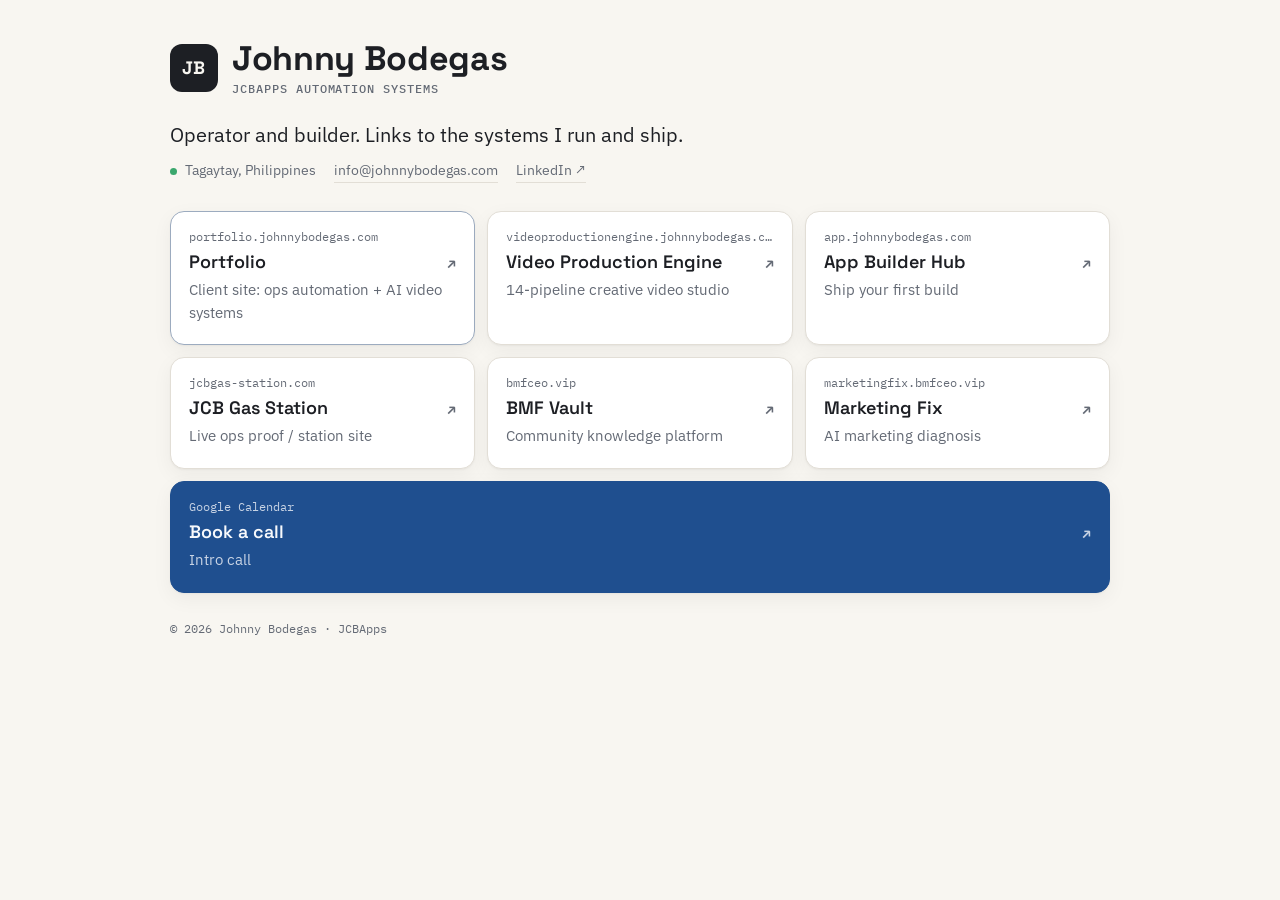
==== index.html @ 4e825fdb "Add johnnybodegas.com card hub (static HTML/CSS) + DNS notes" ====
<!doctype html>
<html lang="en">
<head>
  <meta charset="utf-8" />
  <meta name="viewport" content="width=device-width, initial-scale=1" />
  <title>Johnny Bodegas · JCBApps Automation Systems</title>
  <meta name="description" content="Johnny Bodegas, operator and builder. Links to the systems I run and ship: portfolio, AI video engine, app builder, live ops proof, and more." />
  <meta name="theme-color" content="#f8f6f1" media="(prefers-color-scheme: light)" />
  <meta name="theme-color" content="#16181d" media="(prefers-color-scheme: dark)" />
  <link rel="canonical" href="https://johnnybodegas.com/" />
  <meta property="og:type" content="website" />
  <meta property="og:title" content="Johnny Bodegas · JCBApps Automation Systems" />
  <meta property="og:description" content="Operator and builder. Links to the systems I run and ship." />
  <meta property="og:url" content="https://johnnybodegas.com/" />
  <link rel="icon" href="favicon.svg" type="image/svg+xml" />
  <link rel="preconnect" href="https://fonts.googleapis.com" />
  <link rel="preconnect" href="https://fonts.gstatic.com" crossorigin />
  <link href="https://fonts.googleapis.com/css2?family=IBM+Plex+Mono:wght@400;500&family=IBM+Plex+Sans:wght@400;500;600&family=Space+Grotesk:wght@500;600;700&display=swap" rel="stylesheet" />
  <link rel="stylesheet" href="styles.css" />
</head>
<body>
  <main class="wrap">
    <header class="head">
      <div class="mark" aria-hidden="true">JB</div>
      <div>
        <h1>Johnny Bodegas</h1>
        <p class="org">JCBApps Automation Systems</p>
      </div>
    </header>

    <p class="lede">Operator and builder. Links to the systems I run and ship.</p>

    <ul class="meta" aria-label="Contact">
      <li><span class="dot" aria-hidden="true"></span>Tagaytay, Philippines</li>
      <li><a href="mailto:info@johnnybodegas.com">info@johnnybodegas.com</a></li>
      <li><a href="https://www.linkedin.com/in/johnnybodegas/" target="_blank" rel="noopener noreferrer">LinkedIn ↗</a></li>
    </ul>

    <section class="grid" aria-label="Properties">
      <a class="card card--primary" href="https://portfolio.johnnybodegas.com" target="_blank" rel="noopener noreferrer">
        <span class="label">portfolio.johnnybodegas.com</span>
        <span class="title">Portfolio <span class="arrow" aria-hidden="true">↗</span></span>
        <span class="desc">Client site: ops automation + AI video systems</span>
      </a>
      <a class="card" href="https://videoproductionengine.johnnybodegas.com" target="_blank" rel="noopener noreferrer">
        <span class="label">videoproductionengine.johnnybodegas.com</span>
        <span class="title">Video Production Engine <span class="arrow" aria-hidden="true">↗</span></span>
        <span class="desc">14-pipeline creative video studio</span>
      </a>
      <a class="card" href="https://app.johnnybodegas.com" target="_blank" rel="noopener noreferrer">
        <span class="label">app.johnnybodegas.com</span>
        <span class="title">App Builder Hub <span class="arrow" aria-hidden="true">↗</span></span>
        <span class="desc">Ship your first build</span>
      </a>
      <a class="card" href="https://jcbgas-station.com" target="_blank" rel="noopener noreferrer">
        <span class="label">jcbgas-station.com</span>
        <span class="title">JCB Gas Station <span class="arrow" aria-hidden="true">↗</span></span>
        <span class="desc">Live ops proof / station site</span>
      </a>
      <a class="card" href="https://bmfceo.vip" target="_blank" rel="noopener noreferrer">
        <span class="label">bmfceo.vip</span>
        <span class="title">BMF Vault <span class="arrow" aria-hidden="true">↗</span></span>
        <span class="desc">Community knowledge platform</span>
      </a>
      <a class="card" href="https://marketingfix.bmfceo.vip" target="_blank" rel="noopener noreferrer">
        <span class="label">marketingfix.bmfceo.vip</span>
        <span class="title">Marketing Fix <span class="arrow" aria-hidden="true">↗</span></span>
        <span class="desc">AI marketing diagnosis</span>
      </a>
      <a class="card card--cta" href="https://calendar.google.com/calendar/appointments/schedules/AcZssZ0_8c7eedTmZs_c2nuIRYWhuojawYiaiNoDupslNxyO8C9KTwiDhzyZKza5E45a2MshAO4Wj3kY" target="_blank" rel="noopener noreferrer">
        <span class="label">Google Calendar</span>
        <span class="title">Book a call <span class="arrow" aria-hidden="true">↗</span></span>
        <span class="desc">Intro call</span>
      </a>
    </section>

    <footer class="foot">
      <span>© <span id="y">2026</span> Johnny Bodegas · JCBApps</span>
    </footer>
  </main>
  <script>document.getElementById("y").textContent = new Date().getFullYear();</script>
</body>
</html>
---- styles.css ----
:root {
  --bg: #f8f6f1;          /* cream, matches portfolio background */
  --fg: #1d1f24;          /* charcoal */
  --muted: #646a75;
  --card: #ffffff;
  --border: #e2ded6;
  --primary: #1f4f8f;     /* portfolio blue */
  --primary-fg: #f7f9fc;
  --accent: #e6ecf6;
  --shadow: 0 1px 2px rgba(20, 22, 28, .04), 0 6px 20px rgba(20, 22, 28, .05);
  --radius: 14px;
  --sans: "IBM Plex Sans", system-ui, -apple-system, "Segoe UI", Roboto, sans-serif;
  --display: "Space Grotesk", var(--sans);
  --mono: "IBM Plex Mono", ui-monospace, SFMono-Regular, Menlo, monospace;
}

@media (prefers-color-scheme: dark) {
  :root {
    --bg: #16181d;
    --fg: #ecebe6;
    --muted: #9aa0ab;
    --card: #1e2128;
    --border: #2c3039;
    --primary: #7fa8e6;
    --primary-fg: #10131a;
    --accent: #232a36;
    --shadow: 0 1px 2px rgba(0, 0, 0, .3);
  }
}

*, *::before, *::after { box-sizing: border-box; }
html { -webkit-text-size-adjust: 100%; }
body {
  margin: 0;
  min-height: 100vh;
  background: var(--bg);
  color: var(--fg);
  font: 400 16px/1.55 var(--sans);
  -webkit-font-smoothing: antialiased;
}
a { color: inherit; }

.wrap {
  max-width: 980px;
  margin: 0 auto;
  padding: 40px 20px 28px;
}

.head { display: flex; align-items: center; gap: 14px; }
.mark {
  flex: none;
  width: 48px; height: 48px;
  display: grid; place-items: center;
  border-radius: 12px;
  background: var(--fg);
  color: var(--bg);
  font: 700 18px/1 var(--display);
  letter-spacing: .02em;
}
h1 {
  margin: 0;
  font: 700 clamp(26px, 5vw, 34px)/1.1 var(--display);
  letter-spacing: -.01em;
}
.org {
  margin: 4px 0 0;
  font: 500 12px/1.3 var(--mono);
  text-transform: uppercase;
  letter-spacing: .08em;
  color: var(--muted);
}

.lede {
  margin: 22px 0 10px;
  font-size: clamp(17px, 2.6vw, 20px);
  max-width: 46ch;
}

.meta {
  list-style: none;
  margin: 0 0 28px;
  padding: 0;
  display: flex; flex-wrap: wrap;
  gap: 6px 18px;
  font-size: 14px;
  color: var(--muted);
}
.meta li { display: inline-flex; align-items: center; gap: 8px; }
.meta a { text-decoration: none; border-bottom: 1px solid var(--border); }
.meta a:hover, .meta a:focus-visible { color: var(--fg); border-color: var(--fg); }
.dot { width: 7px; height: 7px; border-radius: 50%; background: #3aa76d; }

.grid {
  display: grid;
  grid-template-columns: 1fr;
  gap: 12px;
}
@media (min-width: 620px) { .grid { grid-template-columns: repeat(2, 1fr); } }
@media (min-width: 900px) { .grid { grid-template-columns: repeat(3, 1fr); } }

.card {
  display: flex; flex-direction: column; gap: 6px;
  padding: 18px 18px 20px;
  background: var(--card);
  border: 1px solid var(--border);
  border-radius: var(--radius);
  box-shadow: var(--shadow);
  text-decoration: none;
  transition: transform .15s ease, border-color .15s ease, box-shadow .15s ease;
  min-width: 0;
}
.card:hover, .card:focus-visible {
  transform: translateY(-2px);
  border-color: var(--primary);
  box-shadow: 0 2px 4px rgba(20, 22, 28, .05), 0 12px 28px rgba(20, 22, 28, .08);
  outline: none;
}
.label {
  font: 400 11.5px/1.3 var(--mono);
  color: var(--muted);
  overflow: hidden; text-overflow: ellipsis; white-space: nowrap;
}
.title {
  display: flex; justify-content: space-between; align-items: baseline; gap: 8px;
  font: 600 18px/1.25 var(--display);
}
.arrow { color: var(--muted); font-size: 15px; transition: color .15s ease, transform .15s ease; }
.card:hover .arrow, .card:focus-visible .arrow { color: var(--primary); transform: translate(2px, -2px); }
.desc { font-size: 14.5px; color: var(--muted); }

.card--primary { border-color: color-mix(in oklab, var(--primary) 35%, var(--border)); }
.card--cta {
  background: var(--primary);
  border-color: var(--primary);
  color: var(--primary-fg);
}
.card--cta .label, .card--cta .desc, .card--cta .arrow { color: color-mix(in oklab, var(--primary-fg) 78%, transparent); }
.card--cta:hover, .card--cta:focus-visible { border-color: var(--fg); }
.card--cta:hover .arrow { color: var(--primary-fg); }

.foot {
  margin-top: 28px;
  font: 400 12px/1.4 var(--mono);
  color: var(--muted);
}

@media (prefers-reduced-motion: reduce) {
  .card, .arrow { transition: none; }
  .card:hover { transform: none; }
}

/* Book-a-call spans the full row so the grid never ends on an orphan card */
@media (min-width: 620px) { .card--cta { grid-column: 1 / -1; } }
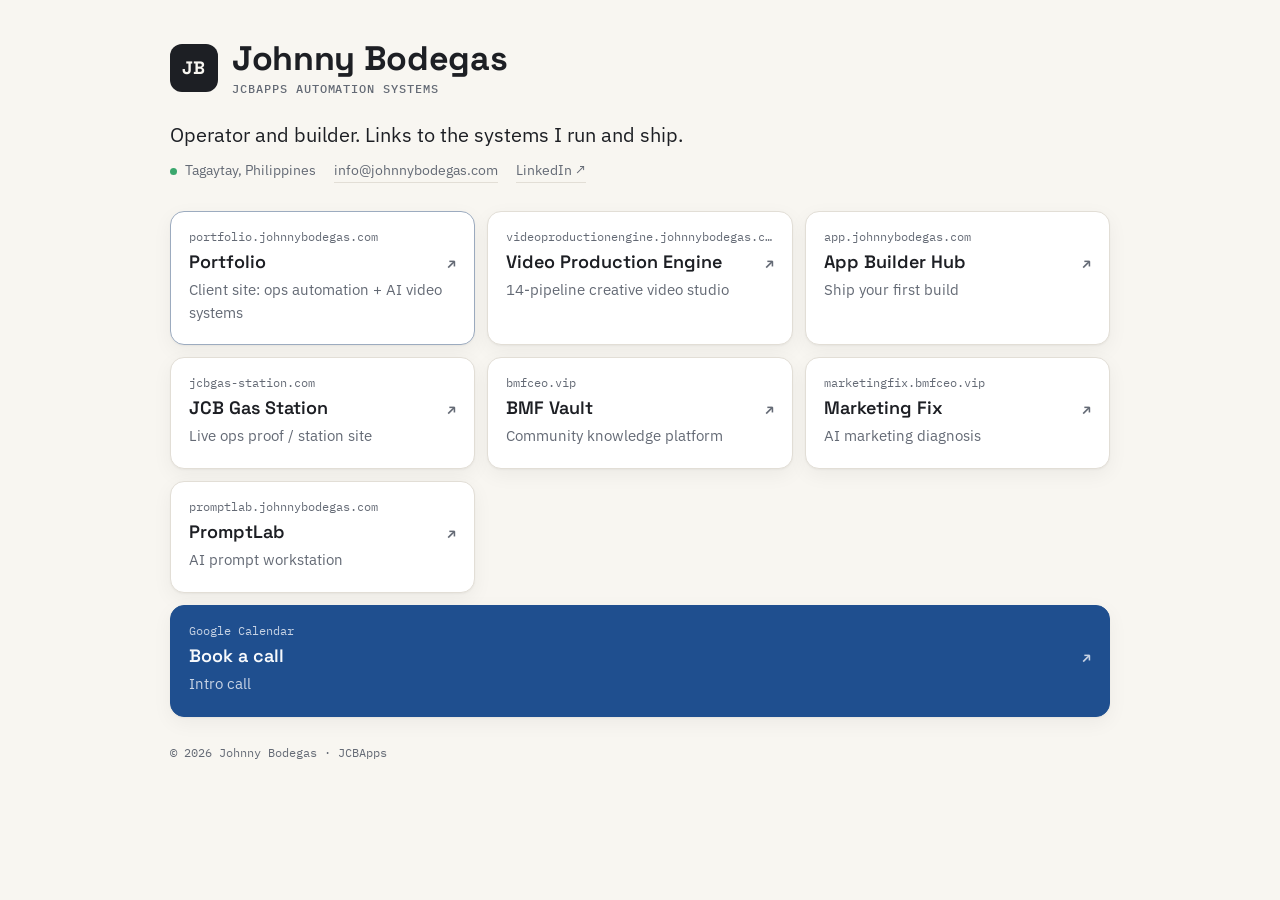
==== commit b7941596: "Add PromptLab card" ====
--- a/index.html
+++ b/index.html
@@ -67,6 +67,11 @@
         <span class="title">Marketing Fix <span class="arrow" aria-hidden="true">↗</span></span>
         <span class="desc">AI marketing diagnosis</span>
       </a>
+      <a class="card" href="https://promptlab.johnnybodegas.com/" target="_blank" rel="noopener noreferrer">
+        <span class="label">promptlab.johnnybodegas.com</span>
+        <span class="title">PromptLab <span class="arrow" aria-hidden="true">↗</span></span>
+        <span class="desc">AI prompt workstation</span>
+      </a>
       <a class="card card--cta" href="https://calendar.google.com/calendar/appointments/schedules/AcZssZ0_8c7eedTmZs_c2nuIRYWhuojawYiaiNoDupslNxyO8C9KTwiDhzyZKza5E45a2MshAO4Wj3kY" target="_blank" rel="noopener noreferrer">
         <span class="label">Google Calendar</span>
         <span class="title">Book a call <span class="arrow" aria-hidden="true">↗</span></span>
